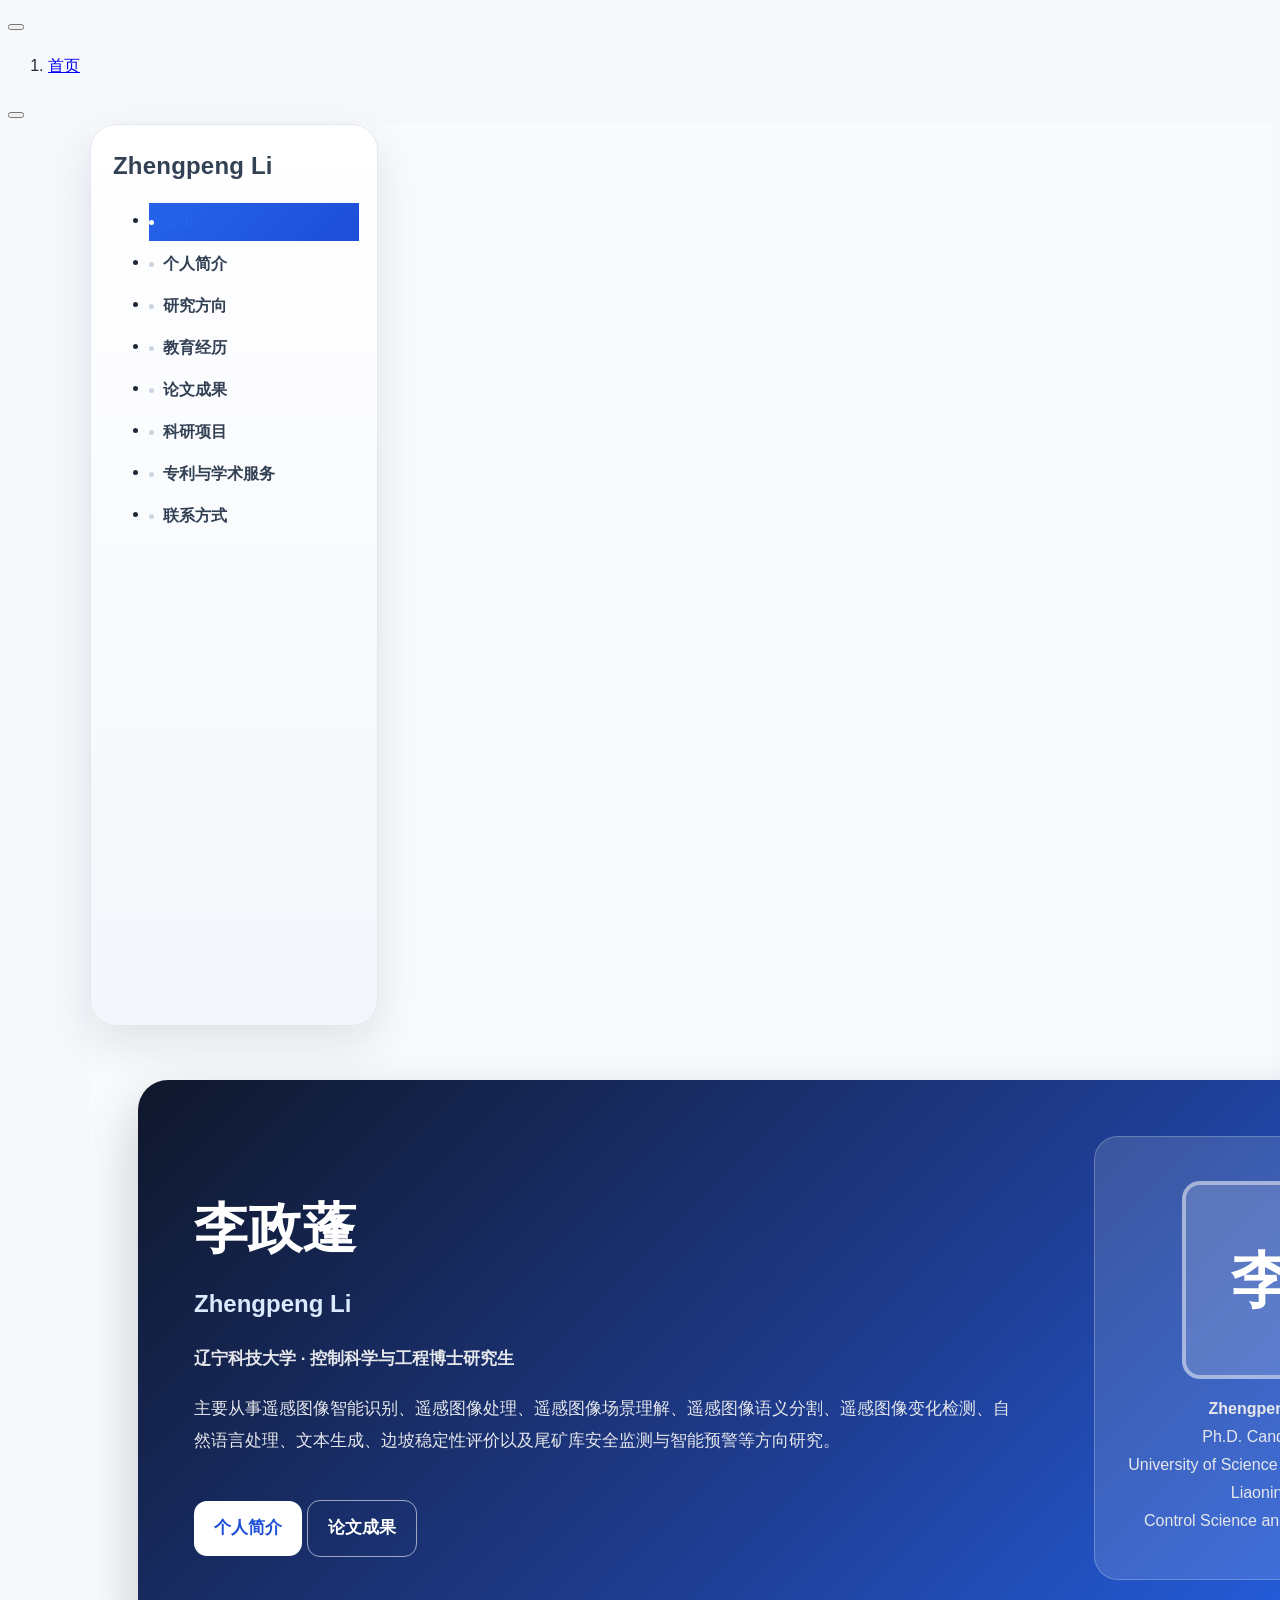
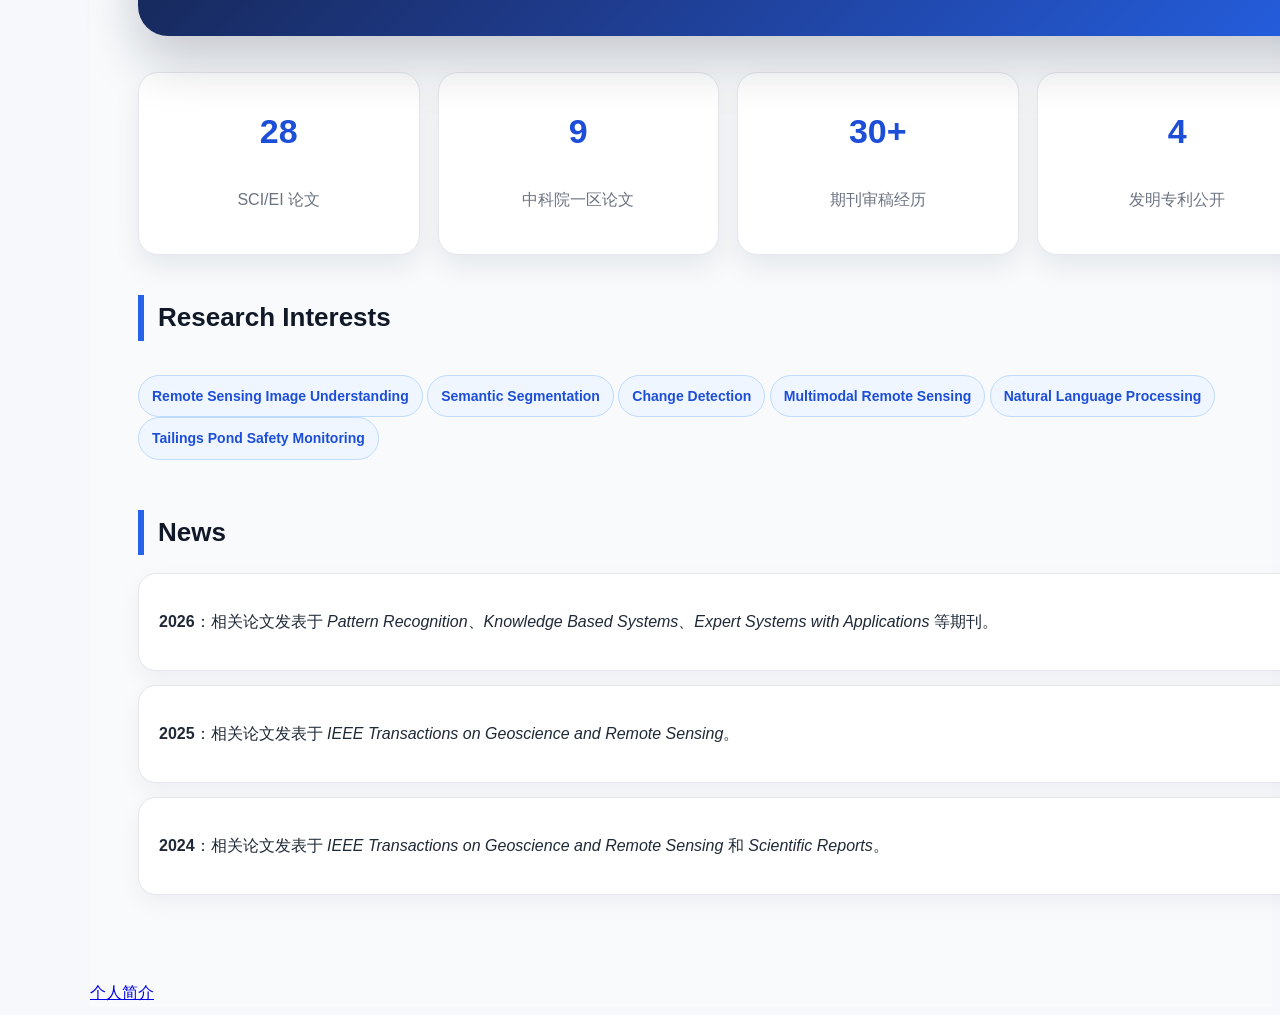
==== docs/index.html @ d8f9dba5 "Update publications and expand research profile" ====
<!DOCTYPE html>
<html xmlns="http://www.w3.org/1999/xhtml" lang="en" xml:lang="en"><head>

<meta charset="utf-8">
<meta name="generator" content="quarto-1.9.38">

<meta name="viewport" content="width=device-width, initial-scale=1.0, user-scalable=yes">


<title>首页 – Zhengpeng Li</title>
<style>
/* Default styles provided by pandoc.
** See https://pandoc.org/MANUAL.html#variables-for-html for config info.
*/
code{white-space: pre-wrap;}
span.smallcaps{font-variant: small-caps;}
div.columns{display: flex; gap: min(4vw, 1.5em);}
div.column{flex: auto; overflow-x: auto;}
div.hanging-indent{margin-left: 1.5em; text-indent: -1.5em;}
ul.task-list{list-style: none;}
ul.task-list li input[type="checkbox"] {
  width: 0.8em;
  margin: 0 0.8em 0.2em -1em; /* quarto-specific, see https://github.com/quarto-dev/quarto-cli/issues/4556 */ 
  vertical-align: middle;
}
</style>


<script src="site_libs/quarto-nav/quarto-nav.js"></script>
<script src="site_libs/quarto-nav/headroom.min.js"></script>
<script src="site_libs/clipboard/clipboard.min.js"></script>
<script src="site_libs/quarto-search/autocomplete.umd.js"></script>
<script src="site_libs/quarto-search/fuse.min.js"></script>
<script src="site_libs/quarto-search/quarto-search.js"></script>
<meta name="quarto:offset" content="./">
<link href="./about.html" rel="next">
<script src="site_libs/quarto-html/quarto.js" type="module"></script>
<script src="site_libs/quarto-html/tabsets/tabsets.js" type="module"></script>
<script src="site_libs/quarto-html/popper.min.js"></script>
<script src="site_libs/quarto-html/tippy.umd.min.js"></script>
<script src="site_libs/quarto-html/anchor.min.js"></script>
<link href="site_libs/quarto-html/tippy.css" rel="stylesheet">
<link href="site_libs/quarto-html/quarto-syntax-highlighting-15634bcf2e68342d4ad2dfa704d543f6.css" rel="stylesheet" id="quarto-text-highlighting-styles">
<script src="site_libs/bootstrap/bootstrap.min.js"></script>
<link href="site_libs/bootstrap/bootstrap-icons.css" rel="stylesheet">
<link href="site_libs/bootstrap/bootstrap-787e033c7b6f65c9dfccb6078e5d2d34.min.css" rel="stylesheet" append-hash="true" id="quarto-bootstrap" data-mode="light">
<script id="quarto-search-options" type="application/json">{
  "location": "sidebar",
  "copy-button": false,
  "collapse-after": 3,
  "panel-placement": "start",
  "type": "textbox",
  "limit": 50,
  "keyboard-shortcut": [
    "f",
    "/",
    "s"
  ],
  "show-item-context": false,
  "language": {
    "search-no-results-text": "No results",
    "search-matching-documents-text": "matching documents",
    "search-copy-link-title": "Copy link to search",
    "search-hide-matches-text": "Hide additional matches",
    "search-more-match-text": "more match in this document",
    "search-more-matches-text": "more matches in this document",
    "search-clear-button-title": "Clear",
    "search-text-placeholder": "",
    "search-detached-cancel-button-title": "Cancel",
    "search-submit-button-title": "Submit",
    "search-label": "Search"
  }
}</script>
<style>html{ scroll-behavior: smooth; }</style>


<link rel="stylesheet" href="styles.css">
</head>

<body class="nav-sidebar docked fullcontent quarto-light">

<div id="quarto-search-results"></div>
  <header id="quarto-header" class="headroom fixed-top">
  <nav class="quarto-secondary-nav">
    <div class="container-fluid d-flex">
      <button type="button" class="quarto-btn-toggle btn" data-bs-toggle="collapse" role="button" data-bs-target=".quarto-sidebar-collapse-item" aria-controls="quarto-sidebar" aria-expanded="false" aria-label="Toggle sidebar navigation" onclick="if (window.quartoToggleHeadroom) { window.quartoToggleHeadroom(); }">
        <i class="bi bi-layout-text-sidebar-reverse"></i>
      </button>
        <nav class="quarto-page-breadcrumbs" aria-label="breadcrumb"><ol class="breadcrumb"><li class="breadcrumb-item"><a href="./index.html">首页</a></li></ol></nav>
        <a class="flex-grow-1" role="navigation" data-bs-toggle="collapse" data-bs-target=".quarto-sidebar-collapse-item" aria-controls="quarto-sidebar" aria-expanded="false" aria-label="Toggle sidebar navigation" onclick="if (window.quartoToggleHeadroom) { window.quartoToggleHeadroom(); }">      
        </a>
      <button type="button" class="btn quarto-search-button" aria-label="Search" onclick="window.quartoOpenSearch();">
        <i class="bi bi-search"></i>
      </button>
    </div>
  </nav>
</header>
<!-- content -->
<div id="quarto-content" class="quarto-container page-columns page-rows-contents page-layout-article">
<!-- sidebar -->
  <nav id="quarto-sidebar" class="sidebar collapse collapse-horizontal quarto-sidebar-collapse-item sidebar-navigation docked overflow-auto">
    <div class="pt-lg-2 mt-2 text-left sidebar-header">
    <div class="sidebar-title mb-0 py-0">
      <a href="./">Zhengpeng Li</a> 
    </div>
      </div>
        <div class="mt-2 flex-shrink-0 align-items-center">
        <div class="sidebar-search">
        <div id="quarto-search" class="" title="Search"></div>
        </div>
        </div>
    <div class="sidebar-menu-container"> 
    <ul class="list-unstyled mt-1">
        <li class="sidebar-item">
  <div class="sidebar-item-container"> 
  <a href="./index.html" class="sidebar-item-text sidebar-link active">
 <span class="menu-text">首页</span></a>
  </div>
</li>
        <li class="sidebar-item">
  <div class="sidebar-item-container"> 
  <a href="./about.html" class="sidebar-item-text sidebar-link">
 <span class="menu-text">个人简介</span></a>
  </div>
</li>
        <li class="sidebar-item">
  <div class="sidebar-item-container"> 
  <a href="./research.html" class="sidebar-item-text sidebar-link">
 <span class="menu-text">研究方向</span></a>
  </div>
</li>
        <li class="sidebar-item">
  <div class="sidebar-item-container"> 
  <a href="./education.html" class="sidebar-item-text sidebar-link">
 <span class="menu-text">教育经历</span></a>
  </div>
</li>
        <li class="sidebar-item">
  <div class="sidebar-item-container"> 
  <a href="./publications.html" class="sidebar-item-text sidebar-link">
 <span class="menu-text">论文成果</span></a>
  </div>
</li>
        <li class="sidebar-item">
  <div class="sidebar-item-container"> 
  <a href="./projects.html" class="sidebar-item-text sidebar-link">
 <span class="menu-text">科研项目</span></a>
  </div>
</li>
        <li class="sidebar-item">
  <div class="sidebar-item-container"> 
  <a href="./service.html" class="sidebar-item-text sidebar-link">
 <span class="menu-text">专利与学术服务</span></a>
  </div>
</li>
        <li class="sidebar-item">
  <div class="sidebar-item-container"> 
  <a href="./contact.html" class="sidebar-item-text sidebar-link">
 <span class="menu-text">联系方式</span></a>
  </div>
</li>
    </ul>
    </div>
</nav>
<div id="quarto-sidebar-glass" class="quarto-sidebar-collapse-item" data-bs-toggle="collapse" data-bs-target=".quarto-sidebar-collapse-item"></div>
<!-- margin-sidebar -->
    
<!-- main -->
<main class="content" id="quarto-document-content">

<header id="title-block-header" class="quarto-title-block default">
<div class="quarto-title">
<h1 class="title">首页</h1>
</div>



<div class="quarto-title-meta">

    
  
    
  </div>
  


</header>


<div class="home-hero">
<section id="李政蓬" class="level1 home-left">
<h1>李政蓬</h1>
<section id="zhengpeng-li" class="level2">
<h2 class="anchored" data-anchor-id="zhengpeng-li">Zhengpeng Li</h2>
<p><strong>辽宁科技大学 · 控制科学与工程博士研究生</strong></p>
<p>主要从事遥感图像智能识别、遥感图像处理、遥感图像场景理解、遥感图像语义分割、遥感图像变化检测、自然语言处理、文本生成、边坡稳定性评价以及尾矿库安全监测与智能预警等方向研究。</p>
<div class="home-buttons">
<p><a href="./about.html" class="btn-main">个人简介</a> <a href="./publications.html" class="btn-light">论文成果</a></p>
</div>
</section>
</section>
<div class="home-right">
<p><img class="profile-img" src="images/profile.png" alt="Zhengpeng Li" onerror="this.style.display='none'; document.querySelector('.avatar-fallback').style.display='flex';"></p>
<div class="avatar-fallback">
李
</div>
<p><strong>Zhengpeng Li</strong><br>
Ph.D.&nbsp;Candidate<br>
University of Science and Technology Liaoning<br>
Control Science and Engineering</p>
</div>
</div>
<div class="stats-grid">
<div class="stat-card">
<p><strong>28</strong><br>
SCI/EI 论文</p>
</div>
<div class="stat-card">
<p><strong>9</strong><br>
中科院一区论文</p>
</div>
<div class="stat-card">
<p><strong>30+</strong><br>
期刊审稿经历</p>
</div>
<div class="stat-card">
<p><strong>4</strong><br>
发明专利公开</p>
</div>
</div>
<section id="research-interests" class="level2">
<h2 class="anchored" data-anchor-id="research-interests">Research Interests</h2>
<div class="tag-box">
<p><span>Remote Sensing Image Understanding</span> <span>Semantic Segmentation</span> <span>Change Detection</span> <span>Multimodal Remote Sensing</span> <span>Natural Language Processing</span> <span>Tailings Pond Safety Monitoring</span></p>
</div>
</section>
<section id="news" class="level2">
<h2 class="anchored" data-anchor-id="news">News</h2>
<div class="news-card">
<p><strong>2026</strong>：相关论文发表于 <em>Pattern Recognition</em>、<em>Knowledge Based Systems</em>、<em>Expert Systems with Applications</em> 等期刊。</p>
</div>
<div class="news-card">
<p><strong>2025</strong>：相关论文发表于 <em>IEEE Transactions on Geoscience and Remote Sensing</em>。</p>
</div>
<div class="news-card">
<p><strong>2024</strong>：相关论文发表于 <em>IEEE Transactions on Geoscience and Remote Sensing</em> 和 <em>Scientific Reports</em>。</p>
</div>


</section>

</main> <!-- /main -->
<script id="quarto-html-after-body" type="application/javascript">
  window.document.addEventListener("DOMContentLoaded", function (event) {
    const icon = "";
    const anchorJS = new window.AnchorJS();
    anchorJS.options = {
      placement: 'right',
      icon: icon
    };
    anchorJS.add('.anchored');
    const isCodeAnnotation = (el) => {
      for (const clz of el.classList) {
        if (clz.startsWith('code-annotation-')) {                     
          return true;
        }
      }
      return false;
    }
    const onCopySuccess = function(e) {
      // button target
      const button = e.trigger;
      // don't keep focus
      button.blur();
      // flash "checked"
      button.classList.add('code-copy-button-checked');
      var currentTitle = button.getAttribute("title");
      button.setAttribute("title", "Copied!");
      let tooltip;
      if (window.bootstrap) {
        button.setAttribute("data-bs-toggle", "tooltip");
        button.setAttribute("data-bs-placement", "left");
        button.setAttribute("data-bs-title", "Copied!");
        tooltip = new bootstrap.Tooltip(button, 
          { trigger: "manual", 
            customClass: "code-copy-button-tooltip",
            offset: [0, -8]});
        tooltip.show();    
      }
      setTimeout(function() {
        if (tooltip) {
          tooltip.hide();
          button.removeAttribute("data-bs-title");
          button.removeAttribute("data-bs-toggle");
          button.removeAttribute("data-bs-placement");
        }
        button.setAttribute("title", currentTitle);
        button.classList.remove('code-copy-button-checked');
      }, 1000);
      // clear code selection
      e.clearSelection();
    }
    const getTextToCopy = function(trigger) {
      const outerScaffold = trigger.parentElement.cloneNode(true);
      const codeEl = outerScaffold.querySelector('code');
      for (const childEl of codeEl.children) {
        if (isCodeAnnotation(childEl)) {
          childEl.remove();
        }
      }
      return codeEl.innerText;
    }
    const clipboard = new window.ClipboardJS('.code-copy-button:not([data-in-quarto-modal])', {
      text: getTextToCopy
    });
    clipboard.on('success', onCopySuccess);
    if (window.document.getElementById('quarto-embedded-source-code-modal')) {
      const clipboardModal = new window.ClipboardJS('.code-copy-button[data-in-quarto-modal]', {
        text: getTextToCopy,
        container: window.document.getElementById('quarto-embedded-source-code-modal')
      });
      clipboardModal.on('success', onCopySuccess);
    }
      var localhostRegex = new RegExp(/^(?:http|https):\/\/localhost\:?[0-9]*\//);
      var mailtoRegex = new RegExp(/^mailto:/);
        var filterRegex = new RegExp('/' + window.location.host + '/');
      var isInternal = (href) => {
          return filterRegex.test(href) || localhostRegex.test(href) || mailtoRegex.test(href);
      }
      // Inspect non-navigation links and adorn them if external
     var links = window.document.querySelectorAll('a[href]:not(.nav-link):not(.navbar-brand):not(.toc-action):not(.sidebar-link):not(.sidebar-item-toggle):not(.pagination-link):not(.no-external):not([aria-hidden]):not(.dropdown-item):not(.quarto-navigation-tool):not(.about-link)');
      for (var i=0; i<links.length; i++) {
        const link = links[i];
        if (!isInternal(link.href)) {
          // undo the damage that might have been done by quarto-nav.js in the case of
          // links that we want to consider external
          if (link.dataset.originalHref !== undefined) {
            link.href = link.dataset.originalHref;
          }
        }
      }
    function tippyHover(el, contentFn, onTriggerFn, onUntriggerFn) {
      const config = {
        allowHTML: true,
        maxWidth: 500,
        delay: 100,
        arrow: false,
        appendTo: function(el) {
            return el.parentElement;
        },
        interactive: true,
        interactiveBorder: 10,
        theme: 'quarto',
        placement: 'bottom-start',
      };
      if (contentFn) {
        config.content = contentFn;
      }
      if (onTriggerFn) {
        config.onTrigger = onTriggerFn;
      }
      if (onUntriggerFn) {
        config.onUntrigger = onUntriggerFn;
      }
      window.tippy(el, config); 
    }
    const noterefs = window.document.querySelectorAll('a[role="doc-noteref"]');
    for (var i=0; i<noterefs.length; i++) {
      const ref = noterefs[i];
      tippyHover(ref, function() {
        // use id or data attribute instead here
        let href = ref.getAttribute('data-footnote-href') || ref.getAttribute('href');
        try { href = new URL(href).hash; } catch {}
        const id = href.replace(/^#\/?/, "");
        const note = window.document.getElementById(id);
        if (note) {
          return note.innerHTML;
        } else {
          return "";
        }
      });
    }
    const xrefs = window.document.querySelectorAll('a.quarto-xref');
    const processXRef = (id, note) => {
      // Strip column container classes
      const stripColumnClz = (el) => {
        el.classList.remove("page-full", "page-columns");
        if (el.children) {
          for (const child of el.children) {
            stripColumnClz(child);
          }
        }
      }
      stripColumnClz(note)
      if (id === null || id.startsWith('sec-')) {
        // Special case sections, only their first couple elements
        const container = document.createElement("div");
        if (note.children && note.children.length > 2) {
          container.appendChild(note.children[0].cloneNode(true));
          for (let i = 1; i < note.children.length; i++) {
            const child = note.children[i];
            if (child.tagName === "P" && child.innerText === "") {
              continue;
            } else {
              container.appendChild(child.cloneNode(true));
              break;
            }
          }
          if (window.Quarto?.typesetMath) {
            window.Quarto.typesetMath(container);
          }
          return container.innerHTML
        } else {
          if (window.Quarto?.typesetMath) {
            window.Quarto.typesetMath(note);
          }
          return note.innerHTML;
        }
      } else {
        // Remove any anchor links if they are present
        const anchorLink = note.querySelector('a.anchorjs-link');
        if (anchorLink) {
          anchorLink.remove();
        }
        if (window.Quarto?.typesetMath) {
          window.Quarto.typesetMath(note);
        }
        if (note.classList.contains("callout")) {
          return note.outerHTML;
        } else {
          return note.innerHTML;
        }
      }
    }
    for (var i=0; i<xrefs.length; i++) {
      const xref = xrefs[i];
      tippyHover(xref, undefined, function(instance) {
        instance.disable();
        let url = xref.getAttribute('href');
        let hash = undefined; 
        if (url.startsWith('#')) {
          hash = url;
        } else {
          try { hash = new URL(url).hash; } catch {}
        }
        if (hash) {
          const id = hash.replace(/^#\/?/, "");
          const note = window.document.getElementById(id);
          if (note !== null) {
            try {
              const html = processXRef(id, note.cloneNode(true));
              instance.setContent(html);
            } finally {
              instance.enable();
              instance.show();
            }
          } else {
            // See if we can fetch this
            fetch(url.split('#')[0])
            .then(res => res.text())
            .then(html => {
              const parser = new DOMParser();
              const htmlDoc = parser.parseFromString(html, "text/html");
              const note = htmlDoc.getElementById(id);
              if (note !== null) {
                const html = processXRef(id, note);
                instance.setContent(html);
              } 
            }).finally(() => {
              instance.enable();
              instance.show();
            });
          }
        } else {
          // See if we can fetch a full url (with no hash to target)
          // This is a special case and we should probably do some content thinning / targeting
          fetch(url)
          .then(res => res.text())
          .then(html => {
            const parser = new DOMParser();
            const htmlDoc = parser.parseFromString(html, "text/html");
            const note = htmlDoc.querySelector('main.content');
            if (note !== null) {
              // This should only happen for chapter cross references
              // (since there is no id in the URL)
              // remove the first header
              if (note.children.length > 0 && note.children[0].tagName === "HEADER") {
                note.children[0].remove();
              }
              const html = processXRef(null, note);
              instance.setContent(html);
            } 
          }).finally(() => {
            instance.enable();
            instance.show();
          });
        }
      }, function(instance) {
      });
    }
        let selectedAnnoteEl;
        const selectorForAnnotation = ( cell, annotation) => {
          let cellAttr = 'data-code-cell="' + cell + '"';
          let lineAttr = 'data-code-annotation="' +  annotation + '"';
          const selector = 'span[' + cellAttr + '][' + lineAttr + ']';
          return selector;
        }
        const selectCodeLines = (annoteEl) => {
          const doc = window.document;
          const targetCell = annoteEl.getAttribute("data-target-cell");
          const targetAnnotation = annoteEl.getAttribute("data-target-annotation");
          const annoteSpan = window.document.querySelector(selectorForAnnotation(targetCell, targetAnnotation));
          const lines = annoteSpan.getAttribute("data-code-lines").split(",");
          const lineIds = lines.map((line) => {
            return targetCell + "-" + line;
          })
          let top = null;
          let height = null;
          let parent = null;
          if (lineIds.length > 0) {
              //compute the position of the single el (top and bottom and make a div)
              const el = window.document.getElementById(lineIds[0]);
              top = el.offsetTop;
              height = el.offsetHeight;
              parent = el.parentElement.parentElement;
            if (lineIds.length > 1) {
              const lastEl = window.document.getElementById(lineIds[lineIds.length - 1]);
              const bottom = lastEl.offsetTop + lastEl.offsetHeight;
              height = bottom - top;
            }
            if (top !== null && height !== null && parent !== null) {
              // cook up a div (if necessary) and position it 
              let div = window.document.getElementById("code-annotation-line-highlight");
              if (div === null) {
                div = window.document.createElement("div");
                div.setAttribute("id", "code-annotation-line-highlight");
                div.style.position = 'absolute';
                parent.appendChild(div);
              }
              div.style.top = top - 2 + "px";
              div.style.height = height + 4 + "px";
              div.style.left = 0;
              let gutterDiv = window.document.getElementById("code-annotation-line-highlight-gutter");
              if (gutterDiv === null) {
                gutterDiv = window.document.createElement("div");
                gutterDiv.setAttribute("id", "code-annotation-line-highlight-gutter");
                gutterDiv.style.position = 'absolute';
                const codeCell = window.document.getElementById(targetCell);
                const gutter = codeCell.querySelector('.code-annotation-gutter');
                gutter.appendChild(gutterDiv);
              }
              gutterDiv.style.top = top - 2 + "px";
              gutterDiv.style.height = height + 4 + "px";
            }
            selectedAnnoteEl = annoteEl;
          }
        };
        const unselectCodeLines = () => {
          const elementsIds = ["code-annotation-line-highlight", "code-annotation-line-highlight-gutter"];
          elementsIds.forEach((elId) => {
            const div = window.document.getElementById(elId);
            if (div) {
              div.remove();
            }
          });
          selectedAnnoteEl = undefined;
        };
          // Handle positioning of the toggle
      window.addEventListener(
        "resize",
        throttle(() => {
          elRect = undefined;
          if (selectedAnnoteEl) {
            selectCodeLines(selectedAnnoteEl);
          }
        }, 10)
      );
      function throttle(fn, ms) {
      let throttle = false;
      let timer;
        return (...args) => {
          if(!throttle) { // first call gets through
              fn.apply(this, args);
              throttle = true;
          } else { // all the others get throttled
              if(timer) clearTimeout(timer); // cancel #2
              timer = setTimeout(() => {
                fn.apply(this, args);
                timer = throttle = false;
              }, ms);
          }
        };
      }
        // Attach click handler to the DT
        const annoteDls = window.document.querySelectorAll('dt[data-target-cell]');
        for (const annoteDlNode of annoteDls) {
          annoteDlNode.addEventListener('click', (event) => {
            const clickedEl = event.target;
            if (clickedEl !== selectedAnnoteEl) {
              unselectCodeLines();
              const activeEl = window.document.querySelector('dt[data-target-cell].code-annotation-active');
              if (activeEl) {
                activeEl.classList.remove('code-annotation-active');
              }
              selectCodeLines(clickedEl);
              clickedEl.classList.add('code-annotation-active');
            } else {
              // Unselect the line
              unselectCodeLines();
              clickedEl.classList.remove('code-annotation-active');
            }
          });
        }
    const findCites = (el) => {
      const parentEl = el.parentElement;
      if (parentEl) {
        const cites = parentEl.dataset.cites;
        if (cites) {
          return {
            el,
            cites: cites.split(' ')
          };
        } else {
          return findCites(el.parentElement)
        }
      } else {
        return undefined;
      }
    };
    var bibliorefs = window.document.querySelectorAll('a[role="doc-biblioref"]');
    for (var i=0; i<bibliorefs.length; i++) {
      const ref = bibliorefs[i];
      const citeInfo = findCites(ref);
      if (citeInfo) {
        tippyHover(citeInfo.el, function() {
          var popup = window.document.createElement('div');
          citeInfo.cites.forEach(function(cite) {
            var citeDiv = window.document.createElement('div');
            citeDiv.classList.add('hanging-indent');
            citeDiv.classList.add('csl-entry');
            var biblioDiv = window.document.getElementById('ref-' + cite);
            if (biblioDiv) {
              citeDiv.innerHTML = biblioDiv.innerHTML;
            }
            popup.appendChild(citeDiv);
          });
          return popup.innerHTML;
        });
      }
    }
  });
  </script>
<nav class="page-navigation">
  <div class="nav-page nav-page-previous">
  </div>
  <div class="nav-page nav-page-next">
      <a href="./about.html" class="pagination-link" aria-label="个人简介">
        <span class="nav-page-text">个人简介</span> <i class="bi bi-arrow-right-short"></i>
      </a>
  </div>
</nav>
</div> <!-- /content -->




<script src="site_libs/quarto-html/zenscroll-min.js"></script>
</body></html>
---- docs/styles.css ----
body {
  background: #f8fafc;
  color: #1f2937;
  font-family: "Microsoft YaHei", "PingFang SC", Arial, sans-serif;
  line-height: 1.75;
}

.navbar {
  display: none !important;
}

.quarto-title-block {
  display: none !important;
}

#quarto-content {
  background: #f8fafc;
}

main.content {
  max-width: 1080px;
  margin-left: auto !important;
  margin-right: auto !important;
  padding: 34px 52px 70px 52px;
}

#quarto-sidebar,
.sidebar {
  background: #f3f6fb !important;
  border-right: 1px solid #e5e7eb !important;
}

.sidebar-title {
  font-size: 24px !important;
  font-weight: 850 !important;
  color: #0f172a !important;
  line-height: 1.25;
}

.sidebar-subtitle {
  font-size: 14px !important;
  color: #64748b !important;
}

.sidebar-item-text {
  font-size: 16px;
  font-weight: 650;
}

#quarto-sidebar a {
  color: #334155;
  text-decoration: none;
}

#quarto-sidebar a:hover {
  color: #2563eb;
  background: #eaf1ff;
}

#quarto-sidebar .active {
  color: #2563eb !important;
  font-weight: 800;
}

h1 {
  font-size: 34px;
  font-weight: 900;
  color: #111827;
  margin-bottom: 24px;
}

h2 {
  margin-top: 34px;
  margin-bottom: 18px;
  padding-left: 14px;
  border-left: 6px solid #2563eb;
  font-size: 26px;
  font-weight: 850;
  color: #111827;
}

h3 {
  margin-top: 24px;
  margin-bottom: 12px;
  color: #1e3a8a;
  font-size: 20px;
  font-weight: 820;
}

p {
  font-size: 16px;
}

.home-hero {
  max-width: 960px;
  margin: 0 auto 32px auto;
  padding: 46px;
  border-radius: 30px;
  background: linear-gradient(135deg, #0f172a 0%, #1e3a8a 52%, #2563eb 100%);
  color: #ffffff;
  display: grid;
  grid-template-columns: 1.45fr 0.55fr;
  gap: 36px;
  box-shadow: 0 24px 54px rgba(15, 23, 42, 0.22);
  position: relative;
  overflow: hidden;
}

.home-left,
.home-right {
  position: relative;
  z-index: 1;
}

.home-left h1 {
  color: #ffffff;
  font-size: 54px;
  border: none;
  margin-bottom: 8px;
}

.home-left h2 {
  color: #dbeafe;
  border: none;
  padding-left: 0;
  margin-top: 0;
  font-size: 24px;
}

.home-left p {
  color: #e5e7eb;
}

.home-buttons {
  margin-top: 26px;
  display: flex;
  gap: 14px;
  flex-wrap: wrap;
}

.btn-main,
.btn-light {
  display: inline-block;
  padding: 11px 20px;
  border-radius: 13px;
  font-weight: 750;
  text-decoration: none !important;
}

.btn-main {
  background: #ffffff;
  color: #1d4ed8 !important;
}

.btn-light {
  color: #ffffff !important;
  border: 1px solid rgba(255, 255, 255, 0.58);
}

.home-right {
  background: rgba(255, 255, 255, 0.13);
  border: 1px solid rgba(255, 255, 255, 0.23);
  border-radius: 24px;
  padding: 26px;
  text-align: center;
  align-self: center;
  color: #e5e7eb;
}

.profile-img {
  width: 150px;
  height: 190px;
  object-fit: cover;
  border-radius: 18px;
  border: 4px solid rgba(255, 255, 255, 0.45);
  margin-bottom: 16px;
  background: #e5e7eb;
}

.avatar-fallback {
  width: 150px;
  height: 190px;
  display: none;
  align-items: center;
  justify-content: center;
  margin: 0 auto 16px auto;
  border-radius: 18px;
  border: 4px solid rgba(255, 255, 255, 0.45);
  background: rgba(255, 255, 255, 0.16);
  font-size: 60px;
  font-weight: 900;
  color: #ffffff;
}

.stats-grid {
  max-width: 960px;
  margin: 28px auto 36px auto;
  display: grid;
  grid-template-columns: repeat(4, 1fr);
  gap: 18px;
}

.stat-card {
  background: #ffffff;
  border-radius: 20px;
  padding: 24px;
  text-align: center;
  border: 1px solid #e5e7eb;
  box-shadow: 0 12px 28px rgba(15, 23, 42, 0.08);
  color: #6b7280;
}

.stat-card strong {
  display: block;
  font-size: 34px;
  line-height: 1.1;
  color: #1d4ed8;
  margin-bottom: 8px;
}

.content-card,
.news-card,
.info-card,
.research-card,
.paper-card,
.project-card,
.contact-card,
.timeline-item,
.honor-card {
  background: #ffffff;
  border: 1px solid #e5e7eb;
  border-radius: 18px;
  box-shadow: 0 8px 22px rgba(15, 23, 42, 0.05);
}

.content-card {
  padding: 22px 24px;
}

.news-card,
.project-card,
.paper-card {
  padding: 18px 20px;
  margin: 14px 0;
}

.info-grid,
.research-grid,
.contact-grid {
  display: grid;
  grid-template-columns: repeat(2, 1fr);
  gap: 18px;
}

.info-card,
.research-card,
.contact-card {
  padding: 20px;
}

.research-lead {
  font-size: 17px;
  line-height: 1.9;
  border-left: 4px solid #2563eb;
}

.research-showcase {
  display: flex;
  flex-direction: column;
  gap: 28px;
}

.research-feature {
  display: grid;
  grid-template-columns: minmax(0, 0.9fr) minmax(0, 1.35fr);
  gap: 28px;
  align-items: center;
  padding: 28px;
  background: #ffffff;
  border: 1px solid #dbe4f0;
  border-radius: 22px;
  box-shadow: 0 14px 34px rgba(15, 23, 42, 0.07);
  overflow: hidden;
}

.research-feature-reverse .research-copy {
  order: 2;
}

.research-feature-reverse .research-figure {
  order: 1;
}

.research-copy h3 {
  margin-top: 4px;
  margin-bottom: 12px;
  color: #1e3a8a;
  font-size: 24px;
}

.research-copy p {
  line-height: 1.85;
}

.research-kicker {
  margin: 0;
  color: #2563eb;
  font-size: 14px;
  font-weight: 800;
  letter-spacing: 0.04em;
}

.research-tags {
  display: flex;
  flex-wrap: wrap;
  gap: 8px;
  margin: 16px 0;
}

.research-tags span {
  padding: 6px 10px;
  border-radius: 999px;
  background: #eff6ff;
  border: 1px solid #bfdbfe;
  color: #1d4ed8;
  font-size: 13px;
  font-weight: 700;
}

.research-link {
  display: inline-flex;
  align-items: center;
  padding: 9px 14px;
  border-radius: 10px;
  color: #ffffff;
  background: #1d4ed8;
  font-size: 14px;
  font-weight: 750;
  text-decoration: none;
}

.research-link:hover {
  color: #ffffff;
  background: #1e40af;
}

.research-figure {
  margin: 0;
  padding: 14px;
  background: #f8fafc;
  border: 1px solid #e2e8f0;
  border-radius: 16px;
}

.research-figure img {
  display: block;
  width: 100%;
  height: auto;
  max-height: 560px;
  object-fit: contain;
  background: #ffffff;
  border-radius: 10px;
}

.research-figure figcaption {
  margin-top: 10px;
  color: #64748b;
  font-size: 13px;
  line-height: 1.6;
  text-align: left;
}

.research-extension-grid {
  margin-top: 4px;
}

.honor-grid {
  display: grid;
  grid-template-columns: repeat(5, 1fr);
  gap: 14px;
}

.honor-card {
  padding: 18px;
  text-align: center;
  color: #1e3a8a;
}

.tag-box {
  display: flex;
  flex-wrap: wrap;
  gap: 10px;
  margin: 18px 0 28px 0;
}

.tag-box span {
  display: inline-block;
  padding: 8px 13px;
  border-radius: 999px;
  background: #eff6ff;
  color: #1d4ed8;
  border: 1px solid #bfdbfe;
  font-size: 14px;
  font-weight: 650;
}

.timeline {
  display: flex;
  flex-direction: column;
  gap: 16px;
}

.timeline-item {
  padding: 20px 22px;
  border-left: 4px solid #60a5fa;
  border-radius: 0 16px 16px 0;
}

.timeline-item h2 {
  border: none;
  padding-left: 0;
  margin-top: 0;
  font-size: 22px;
}

.timeline-time {
  color: #2563eb;
  font-weight: 800;
  margin-bottom: 6px;
}

.paper-list {
  display: flex;
  flex-direction: column;
  gap: 16px;
}

.paper-label {
  display: inline-block;
  margin-top: 10px;
  padding: 5px 11px;
  border-radius: 999px;
  background: #dcfce7;
  color: #166534;
  font-size: 13px;
  font-weight: 750;
}

.paper-label.blue {
  background: #dbeafe;
  color: #1d4ed8;
}

.paper-label.orange {
  background: #ffedd5;
  color: #c2410c;
}

.paper-label.gray {
  background: #f3f4f6;
  color: #374151;
}

.footer-note {
  text-align: center;
  color: #6b7280;
  margin-top: 42px;
  padding: 22px;
  border-top: 1px solid #e5e7eb;
}

@media (max-width: 1100px) {
  .home-hero {
    grid-template-columns: 1fr;
    padding: 34px;
  }

  .stats-grid,
  .info-grid,
  .research-grid,
  .contact-grid {
    grid-template-columns: repeat(2, 1fr);
  }

  .honor-grid {
    grid-template-columns: repeat(2, 1fr);
  }

  .research-feature {
    grid-template-columns: 1fr;
  }

  .research-feature-reverse .research-copy,
  .research-feature-reverse .research-figure {
    order: initial;
  }

  .home-left h1 {
    font-size: 42px;
  }
}

@media (max-width: 700px) {
  main.content {
    padding: 20px 16px 36px 16px;
  }

  .home-hero {
    padding: 26px;
    border-radius: 22px;
  }

  .research-feature {
    padding: 18px;
    gap: 18px;
    border-radius: 18px;
  }

  .research-copy h3 {
    font-size: 21px;
  }

  .research-figure {
    padding: 8px;
  }

  .stats-grid,
  .info-grid,
  .research-grid,
  .contact-grid,
  .honor-grid {
    grid-template-columns: 1fr;
  }

  .home-left h1 {
    font-size: 36px;
  }

  h1 {
    font-size: 30px;
  }

  h2 {
    font-size: 24px;
  }
}

@media (min-width: 992px) {
  :root {
    --left-blank-space: 100px;   /* 侧边栏左边留白宽度，可以改成 40px / 50px */
    --sidebar-width-custom: 220px;
  }

  /* 让左侧侧边栏不要紧贴浏览器左边 */
  #quarto-sidebar {
    left: var(--left-blank-space) !important;
    width: var(--sidebar-width-custom) !important;
    border-left: 1px solid #e5e7eb !important;
    border-radius: 0 0 18px 18px;
  }

  /* 正文区域整体向右移动，避免和侧边栏重叠 */
  #quarto-content {
    margin-left: var(--left-blank-space) !important;
  }

  /* 正文内容继续保持居中和两侧留白 */
  main.content {
    max-width: 960px;
    margin-left: auto !important;
    margin-right: auto !important;
    padding: 34px 48px 70px 48px;
  }
}

/* =========================================================
   美化左侧侧边栏 Sidebar
========================================================= */

@media (min-width: 992px) {

  :root {
    --homepage-left-gap: 56px;          /* 侧边栏左侧留白 */
    --homepage-sidebar-width: 250px;    /* 侧边栏宽度 */
    --homepage-sidebar-radius: 26px;
  }

  /* 页面整体背景 */
  body {
    background: #f6f8fc !important;
  }

  /* 侧边栏整体卡片化 */
  body.nav-sidebar.docked #quarto-sidebar {
    left: var(--homepage-left-gap) !important;
    top: 24px !important;
    bottom: 24px !important;
    width: var(--homepage-sidebar-width) !important;
    height: calc(100vh - 48px) !important;

    background: linear-gradient(180deg, #ffffff 0%, #f3f6fb 100%) !important;
    border: 1px solid #e2e8f0 !important;
    border-radius: var(--homepage-sidebar-radius) !important;
    box-shadow: 0 18px 45px rgba(15, 23, 42, 0.10) !important;

    padding: 26px 18px 22px 18px !important;
    overflow-y: auto !important;
  }

  /* 正文整体右移，防止和侧边栏重叠 */
  body.nav-sidebar.docked #quarto-content {
    margin-left: calc(var(--homepage-left-gap) + 26px) !important;
  }

  /* 侧边栏标题 */
  #quarto-sidebar .sidebar-title {
    font-size: 24px !important;
    font-weight: 900 !important;
    color: #0f172a !important;
    letter-spacing: 0.2px;
    margin-bottom: 4px !important;
    padding-left: 4px;
  }

  /* 侧边栏副标题 */
  #quarto-sidebar .sidebar-subtitle {
    font-size: 13px !important;
    color: #64748b !important;
    font-weight: 500;
    margin-bottom: 18px !important;
    padding-left: 4px;
  }

  /* 搜索框区域 */
  #quarto-sidebar .sidebar-search {
    margin-top: 18px !important;
    margin-bottom: 22px !important;
  }

  #quarto-sidebar .aa-DetachedSearchButton {
    width: 100% !important;
    height: 38px !important;
    border-radius: 14px !important;
    border: 1px solid #dbe3ef !important;
    background: #ffffff !important;
    box-shadow: 0 4px 12px rgba(15, 23, 42, 0.04) !important;
  }

  #quarto-sidebar .aa-DetachedSearchButton:hover {
    border-color: #93c5fd !important;
    box-shadow: 0 6px 16px rgba(37, 99, 235, 0.10) !important;
  }

  /* 菜单整体间距 */
  #quarto-sidebar .sidebar-menu-container {
    margin-top: 10px !important;
  }

  #quarto-sidebar .sidebar-item {
    margin: 4px 0 !important;
  }

  #quarto-sidebar .sidebar-item-container {
    margin: 2px 0 !important;
  }

  /* 普通菜单项 */
  #quarto-sidebar .sidebar-item-container a {
    display: flex !important;
    align-items: center !important;
    min-height: 38px !important;

    padding: 8px 12px !important;
    border-radius: 13px !important;

    color: #334155 !important;
    font-size: 15.5px !important;
    font-weight: 650 !important;
    text-decoration: none !important;

    transition: all 0.18s ease !important;
  }

  #quarto-sidebar .sidebar-item-container a:hover {
    background: #eaf2ff !important;
    color: #1d4ed8 !important;
    transform: translateX(3px);
  }

  /* 菜单文字 */
  #quarto-sidebar .sidebar-item-text {
    font-size: 15.5px !important;
    font-weight: 650 !important;
    line-height: 1.25 !important;
  }

  /* 当前激活菜单 */
  #quarto-sidebar .sidebar-item-container .active,
  #quarto-sidebar .sidebar-item-container a.active,
  #quarto-sidebar .sidebar-item-text.active {
    background: linear-gradient(135deg, #2563eb, #1d4ed8) !important;
    color: #ffffff !important;
    font-weight: 800 !important;
    box-shadow: 0 8px 20px rgba(37, 99, 235, 0.26) !important;
  }

  #quarto-sidebar .sidebar-item-container a.active:hover {
    transform: translateX(0);
    color: #ffffff !important;
  }

  /* 给菜单增加左侧强调线 */
  #quarto-sidebar .sidebar-item-container a::before {
    content: "";
    width: 5px;
    height: 5px;
    margin-right: 9px;
    border-radius: 50%;
    background: #cbd5e1;
    transition: all 0.18s ease;
  }

  #quarto-sidebar .sidebar-item-container a:hover::before {
    background: #2563eb;
  }

  #quarto-sidebar .sidebar-item-container a.active::before {
    background: #ffffff;
  }


  /* 侧边栏滚动条 */
  #quarto-sidebar::-webkit-scrollbar {
    width: 6px;
  }

  #quarto-sidebar::-webkit-scrollbar-thumb {
    background: #cbd5e1;
    border-radius: 999px;
  }

  #quarto-sidebar::-webkit-scrollbar-track {
    background: transparent;
  }

  /* 正文区域居中 */
  main.content {
    max-width: 980px !important;
    margin-left: auto !important;
    margin-right: auto !important;
    padding: 54px 48px 70px 48px !important;
  }
}

/* 移动端恢复正常，不强制卡片侧边栏 */
@media (max-width: 991px) {
  #quarto-sidebar {
    border-radius: 0 !important;
    box-shadow: none !important;
  }

  main.content {
    padding: 24px 18px 42px 18px !important;
  }
}
/* =========================================================
   加宽中间正文内容和首页蓝色介绍区
========================================================= */

@media (min-width: 992px) {
  :root {
    --homepage-content-width: 1180px;
  }

  /* 加宽正文整体区域 */
  main.content {
    max-width: var(--homepage-content-width) !important;
    width: var(--homepage-content-width) !important;
    margin-left: auto !important;
    margin-right: auto !important;
    padding: 54px 48px 70px 48px !important;
  }

  /* 加宽首页蓝色介绍卡片 */
  .home-hero {
    max-width: var(--homepage-content-width) !important;
    width: 100% !important;
    margin: 0 auto 36px auto !important;
    padding: 56px 56px !important;
    grid-template-columns: minmax(0, 1.75fr) 280px !important;
    gap: 52px !important;
  }

  /* 左侧文字区域更宽 */
  .home-left p {
    max-width: 820px !important;
    font-size: 17px !important;
    line-height: 1.9 !important;
  }

  /* 右侧头像卡片稍微加宽，避免英文被挤成一列 */
  .home-right {
    width: 280px !important;
    padding: 28px 26px !important;
  }

  /* 统计卡片也跟随变宽 */
  .stats-grid {
    max-width: var(--homepage-content-width) !important;
    width: 100% !important;
    margin: 32px auto 40px auto !important;
  }
}
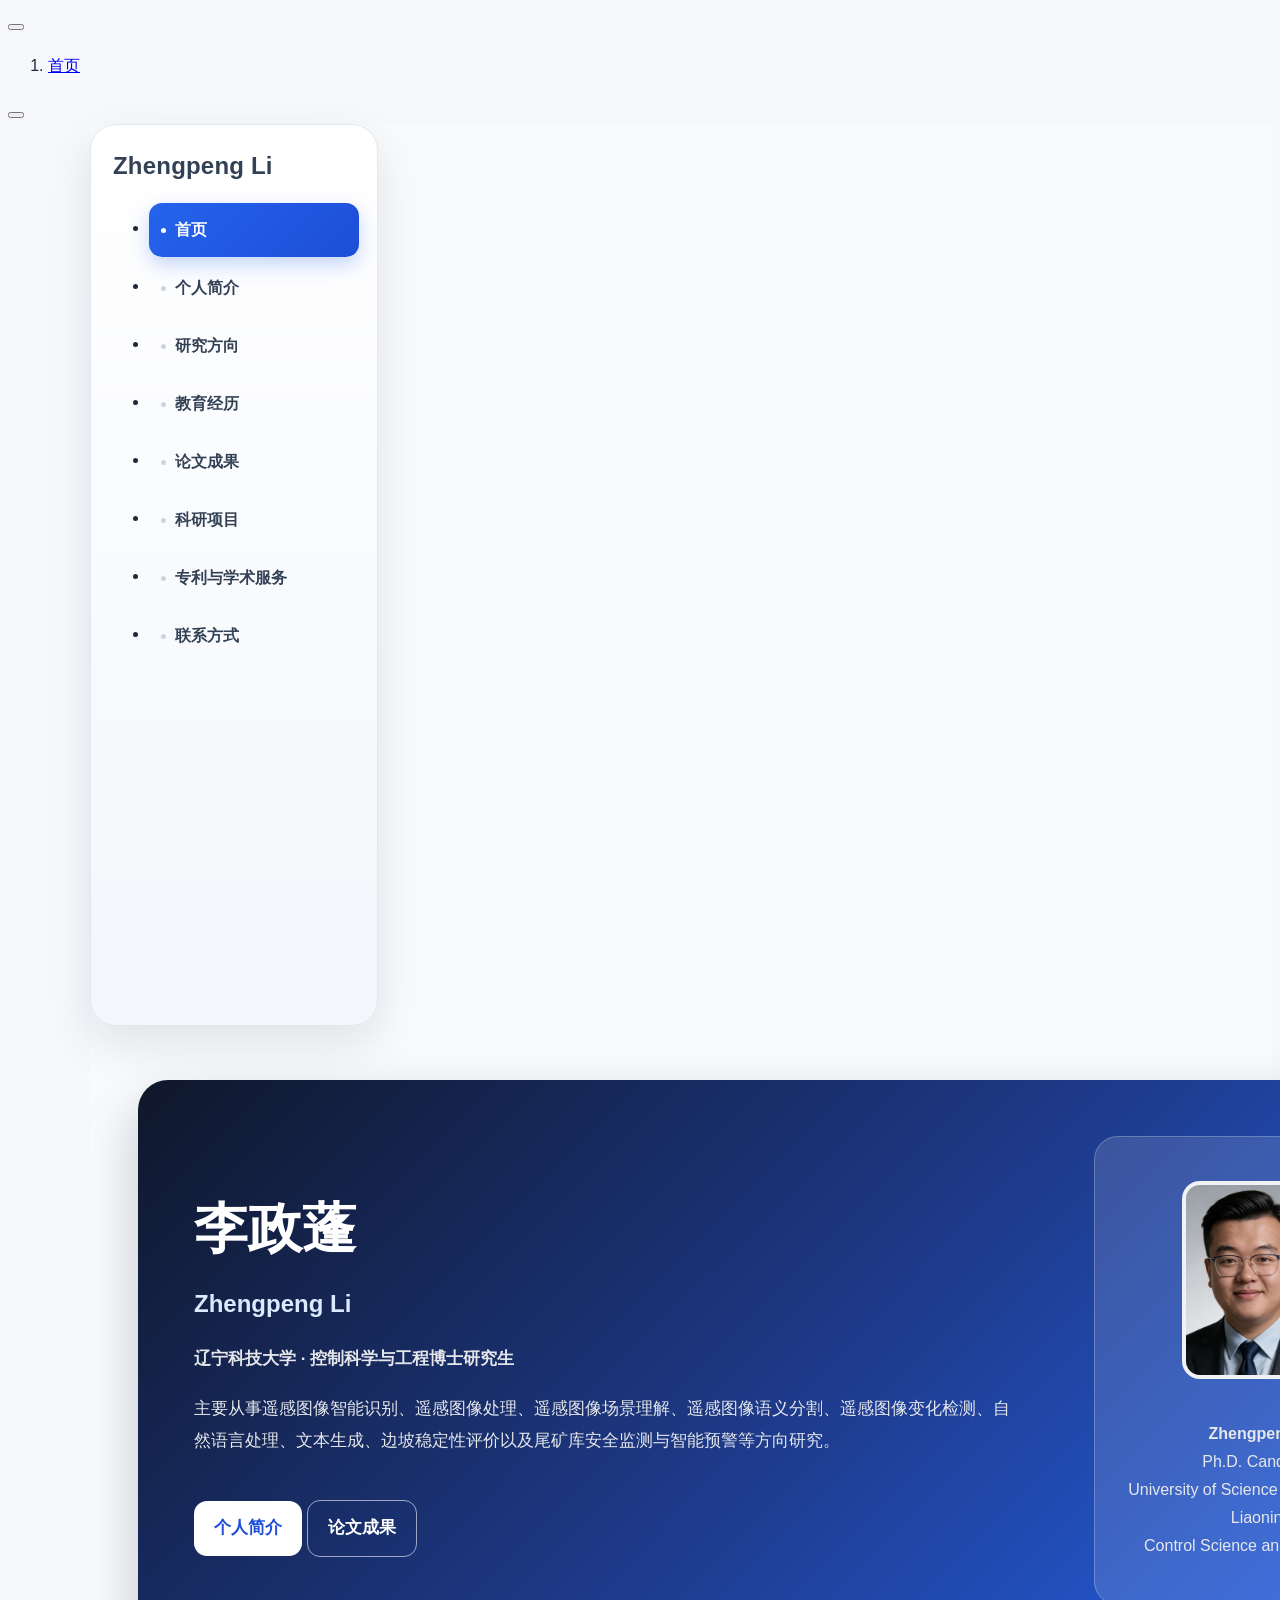
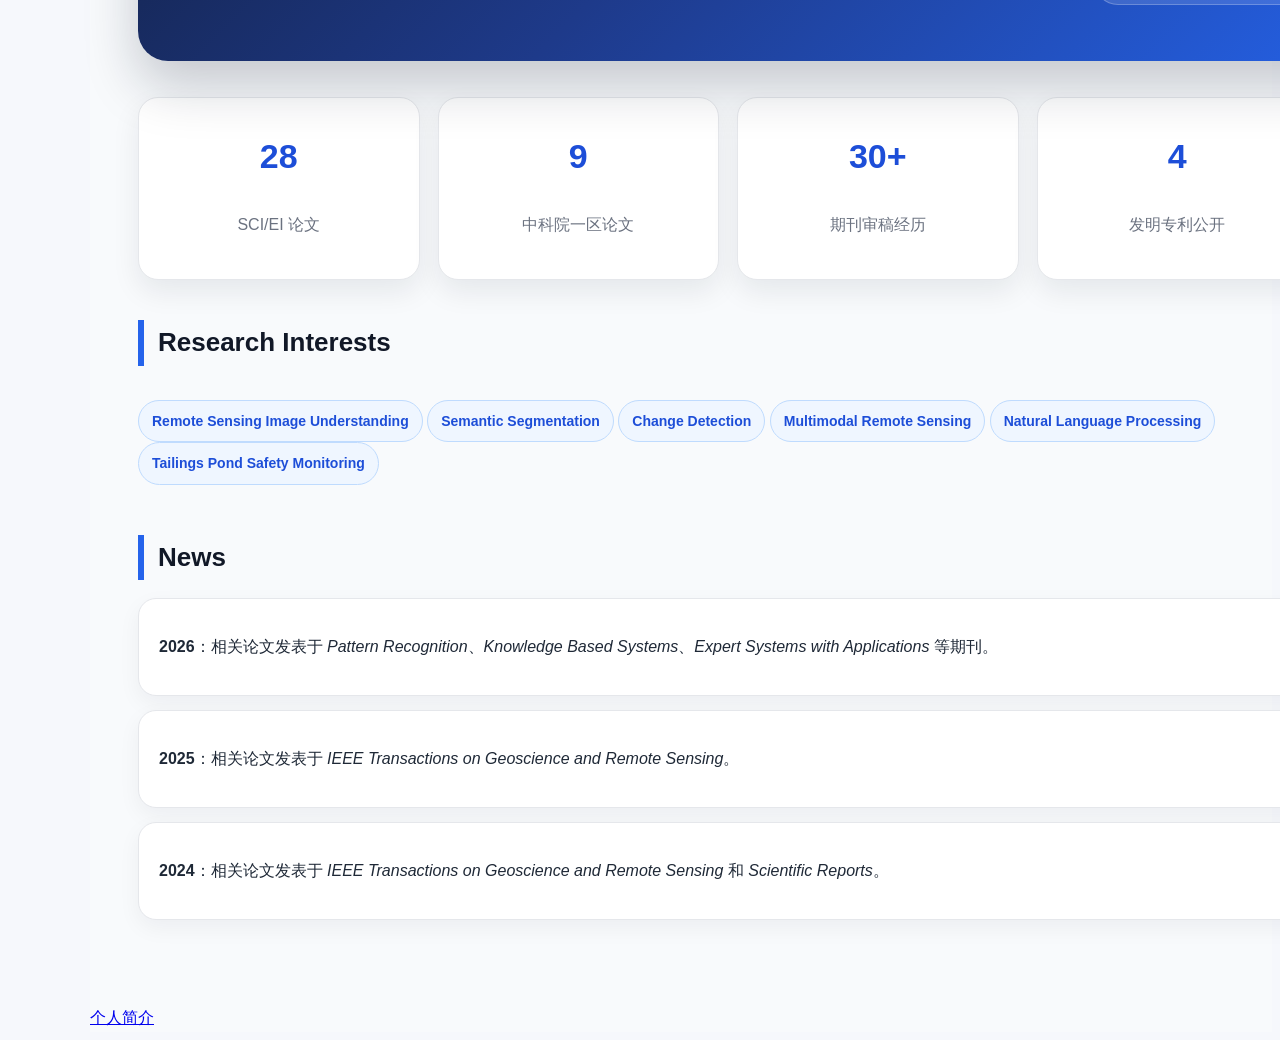
==== commit 40a6c2d8: "Update homepage profile photo" ====
--- a/docs/index.html
+++ b/docs/index.html
@@ -200,7 +200,7 @@
 </section>
 </section>
 <div class="home-right">
-<p><img class="profile-img" src="images/profile.png" alt="Zhengpeng Li" onerror="this.style.display='none'; document.querySelector('.avatar-fallback').style.display='flex';"></p>
+<p><img class="profile-img" src="images/zhengpeng-li.jpg" alt="李政蓬 / Zhengpeng Li" onerror="this.style.display='none'; document.querySelector('.avatar-fallback').style.display='flex';"></p>
 <div class="avatar-fallback">
 李
 </div>
